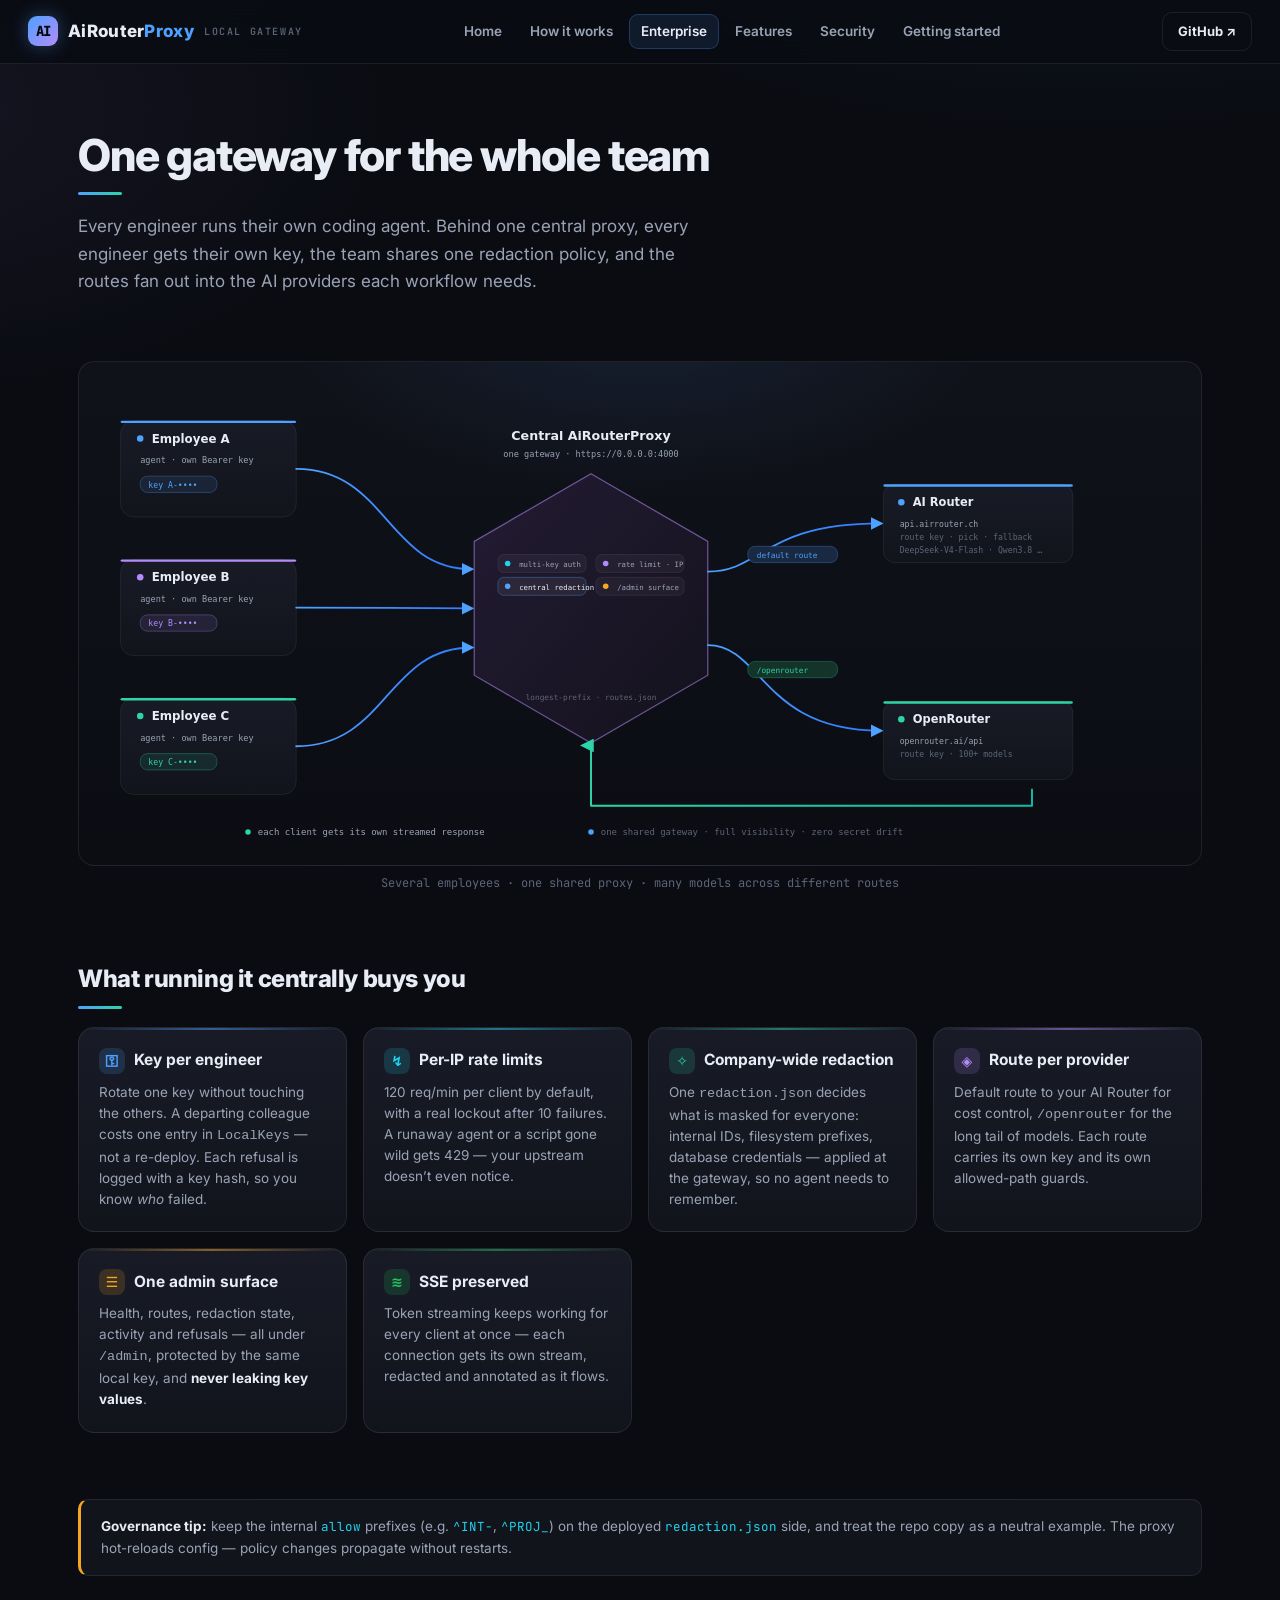
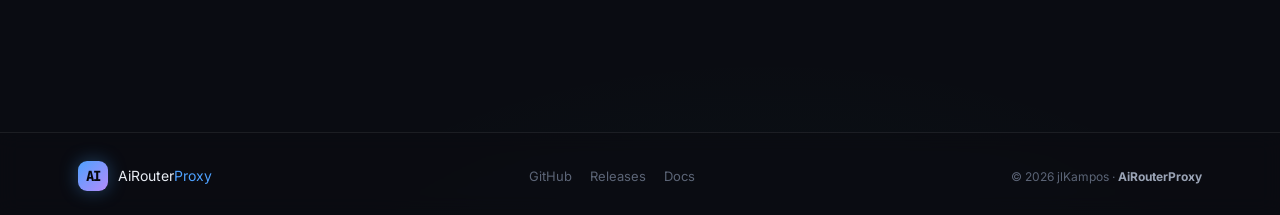
==== enterprise.html @ bb4db996 "Add AiRouterProxy Web site (GitHub Pages)" ====
<!doctype html>
<html lang="en">
<head>
<meta charset="utf-8">
<meta name="viewport" content="width=device-width, initial-scale=1">
<title>Enterprise — AiRouterProxy</title>
<meta name="description" content="AiRouterProxy as a central team gateway: per-employee keys, per-IP rate limits, company-wide redaction, multiple AI routes and full /admin visibility.">
<link rel="preconnect" href="https://fonts.googleapis.com">
<link rel="preconnect" href="https://fonts.gstatic.com" crossorigin>
<link href="https://fonts.googleapis.com/css2?family=Inter:wght@400;600;700;800&family=JetBrains+Mono:wght@400;600;800&display=swap" rel="stylesheet">
<link rel="stylesheet" href="assets/style.css">
<link rel="icon" href="data:image/svg+xml,<svg xmlns='http://www.w3.org/2000/svg' viewBox='0 0 100 100'><rect width='100' height='100' rx='24' fill='%234ea1ff'/><text x='50' y='68' font-size='52' text-anchor='middle' font-family='monospace' font-weight='bold' fill='%2306070b'>AI</text></svg>">
</head>
<body>

<header class="topbar">
  <a class="brand" href="index.html">
    <span class="logo">AI</span>
    <h1>AiRouter<span class="accent">Proxy</span></h1>
    <span class="tag">local gateway</span>
  </a>
  <nav class="main">
    <a href="index.html">Home</a>
    <a href="how-it-works.html">How it works</a>
    <a href="enterprise.html" class="active">Enterprise</a>
    <a href="features.html">Features</a>
    <a href="security.html">Security</a>
    <a href="getting-started.html">Getting started</a>
  </nav>
  <a class="btn gh" href="https://github.com/jlKampos/AiRouterProxy" target="_blank" rel="noopener">GitHub&nbsp;↗</a>
</header>

<main>
  <section class="sec">
    <h1 class="title" style="font-size:clamp(30px,5vw,44px)">One gateway for the whole team</h1>
    <div class="h2-rule"></div>
    <p class="sub">
      Every engineer runs their own coding agent. Behind one central proxy, every engineer gets
      their own key, the team shares one redaction policy, and the routes fan out into the AI
      providers each workflow needs.
    </p>
  </section>

  <section class="sec">
    <div class="diagram-frame reveal">
      <img src="assets/diagram-enterprise.svg" alt="Enterprise diagram: three employees through one central proxy into AI Router and OpenRouter" width="1320" height="560">
    </div>
    <div class="diagram-caption">Several employees · one shared proxy · many models across different routes</div>
  </section>

  <section class="sec">
    <h2 class="h2">What running it centrally buys you</h2>
    <div class="h2-rule"></div>
    <div class="grid">
      <div class="card c-blue reveal">
        <h3><span class="ico">⚿</span>Key per engineer</h3>
        <p>Rotate one key without touching the others. A departing colleague costs one entry in <code>LocalKeys</code> — not a re-deploy. Each refusal is logged with a key hash, so you know <i>who</i> failed.</p>
      </div>
      <div class="card c-cyan reveal">
        <h3><span class="ico">↯</span>Per-IP rate limits</h3>
        <p>120 req/min per client by default, with a real lockout after 10 failures. A runaway agent or a script gone wild gets 429 — your upstream doesn’t even notice.</p>
      </div>
      <div class="card c-teal reveal">
        <h3><span class="ico">✧</span>Company-wide redaction</h3>
        <p>One <code>redaction.json</code> decides what is masked for everyone: internal IDs, filesystem prefixes, database credentials — applied at the gateway, so no agent needs to remember.</p>
      </div>
      <div class="card c-purple reveal">
        <h3><span class="ico">◈</span>Route per provider</h3>
        <p>Default route to your AI Router for cost control, <code>/openrouter</code> for the long tail of models. Each route carries its own key and its own allowed-path guards.</p>
      </div>
      <div class="card c-amber reveal">
        <h3><span class="ico">☰</span>One admin surface</h3>
        <p>Health, routes, redaction state, activity and refusals — all under <code>/admin</code>, protected by the same local key, and <b style="color:var(--text)">never leaking key values</b>.</p>
      </div>
      <div class="card c-green reveal">
        <h3><span class="ico">≋</span>SSE preserved</h3>
        <p>Token streaming keeps working for every client at once — each connection gets its own stream, redacted and annotated as it flows.</p>
      </div>
    </div>
  </section>

  <section class="sec">
    <div class="note amber reveal">
      <b>Governance tip:</b> keep the internal <code>allow</code> prefixes (e.g. <code>^INT-</code>, <code>^PROJ_</code>) on the deployed <code>redaction.json</code> side, and treat the repo copy as a neutral example. The proxy hot-reloads config — policy changes propagate without restarts.
    </div>
  </section>
</main>

<footer>
  <div class="foot-inner">
    <div class="brand">
      <span class="logo">AI</span>
      <span>AiRouter<span style="color:var(--blue)">Proxy</span></span>
    </div>
    <div class="links">
      <a href="https://github.com/jlKampos/AiRouterProxy" target="_blank" rel="noopener">GitHub</a>
      <a href="https://github.com/jlKampos/AiRouterProxy/releases" target="_blank" rel="noopener">Releases</a>
      <a href="https://github.com/jlKampos/AiRouterProxy/blob/main/README.md" target="_blank" rel="noopener">Docs</a>
    </div>
    <div class="copy">© <span data-year>2025</span> jlKampos · <b>AiRouterProxy</b></div>
  </div>
</footer>

<script src="assets/app.js"></script>
</body>
</html>
---- assets/style.css ----
/* ============================================================
   AiRouterProxy.Web — local security gateway for AI coding agents
   Design language: dark, glassy, aurora accents (inspired by G10 Monitor)
   Zero dependencies: pure CSS. Optional app.js only adds reveal/scroll niceties.
   ============================================================ */

:root {
  --bg: #0a0c12;
  --bg-soft: #0e1016;
  --card: #12141c;
  --card-2: #181b26;
  --line: rgba(255, 255, 255, 0.08);
  --line-strong: rgba(255, 255, 255, 0.14);

  --text: #e8ecf4;
  --muted: #9aa3b5;
  --faint: #5c6577;

  --blue: #4ea1ff;
  --blue-2: #2e7bff;
  --teal: #2dd4a7;
  --teal-2: #14b8a6;
  --purple: #b48bfa;
  --cyan: #22d3ee;
  --amber: #f5a623;
  --green: #22c55e;
  --red: #ef4444;

  --radius: 16px;
  --radius-sm: 10px;
  --shadow: 0 20px 60px rgba(0, 0, 0, 0.45);
  --font: "Inter", "Segoe UI", system-ui, sans-serif;
  --mono: "JetBrains Mono", "Cascadia Mono", Consolas, "Courier New", monospace;
}

* { box-sizing: border-box; }
html { scroll-behavior: smooth; }
html, body { margin: 0; padding: 0; }

body {
  background:
    radial-gradient(1100px 520px at 85% -10%, rgba(78, 161, 255, 0.09), transparent 60%),
    radial-gradient(900px 520px at -8% 6%, rgba(180, 139, 250, 0.07), transparent 55%),
    radial-gradient(1000px 600px at 60% 110%, rgba(45, 212, 167, 0.05), transparent 58%),
    var(--bg);
  color: var(--text);
  font: 15px/1.6 var(--font);
  min-height: 100vh;
  -webkit-font-smoothing: antialiased;
}

/* ---------- top bar ---------- */
.topbar {
  position: sticky;
  top: 0;
  z-index: 30;
  display: flex;
  align-items: center;
  justify-content: space-between;
  gap: 14px;
  flex-wrap: wrap;
  padding: 12px 28px;
  background: rgba(10, 12, 18, 0.78);
  border-bottom: 1px solid var(--line);
  backdrop-filter: blur(14px);
  -webkit-backdrop-filter: blur(14px);
}
.brand { display: flex; align-items: center; gap: 10px; text-decoration: none; color: var(--text); }
.brand .logo {
  display: inline-flex; align-items: center; justify-content: center;
  width: 30px; height: 30px; border-radius: 9px;
  background: linear-gradient(135deg, var(--blue), var(--purple));
  color: #06070b; font: 800 14px var(--mono); letter-spacing: -0.5px;
  box-shadow: 0 0 18px rgba(78, 161, 255, 0.35);
}
.brand h1 { margin: 0; font-size: 17px; font-weight: 800; letter-spacing: 0.3px; }
.brand h1 .accent { color: var(--blue); }
.brand .tag { font: 600 10px var(--mono); color: var(--faint); letter-spacing: 1.6px; text-transform: uppercase; }

nav.main { display: flex; align-items: center; gap: 4px; flex-wrap: wrap; }
nav.main a {
  color: var(--muted); text-decoration: none;
  font-size: 13.5px; font-weight: 600;
  padding: 7px 12px; border-radius: 9px;
  transition: color 0.15s, background 0.15s;
}
nav.main a:hover { color: var(--text); background: rgba(255, 255, 255, 0.05); }
nav.main a.active { color: var(--text); background: rgba(78, 161, 255, 0.1); box-shadow: inset 0 0 0 1px rgba(78, 161, 255, 0.25); }

.btn {
  display: inline-flex; align-items: center; gap: 8px;
  padding: 8px 15px; border-radius: 10px;
  font-size: 13px; font-weight: 700; text-decoration: none;
  border: 1px solid var(--line);
  background: linear-gradient(180deg, #1e2337, #171b2c);
  color: var(--text);
  transition: border-color 0.15s, transform 0.1s, box-shadow 0.2s;
  white-space: nowrap;
}
.btn:hover { border-color: var(--blue); box-shadow: 0 0 20px rgba(78, 161, 255, 0.2); }
.btn:active { transform: scale(0.97); }
.btn.gh { background: transparent; }
.btn.primary {
  background: linear-gradient(135deg, var(--blue), var(--purple));
  border-color: transparent;
  color: #06070b;
}
.btn.primary:hover { box-shadow: 0 0 26px rgba(78, 161, 255, 0.45); border-color: transparent; }
.btn.ghost { background: transparent; }

/* ---------- layout ---------- */
main { max-width: 1180px; margin: 0 auto; padding: 40px 28px 90px; }
main.wide { max-width: 1280px; }

section.sec { margin: 66px 0; }
section.sec:first-of-type { margin-top: 28px; }

.wrap {
  background: linear-gradient(180deg, var(--card-2), var(--card));
  border: 1px solid var(--line);
  border-radius: var(--radius);
  padding: 30px;
  box-shadow: var(--shadow);
}

h1.title {
  margin: 0 0 14px;
  font-size: clamp(34px, 6vw, 58px);
  line-height: 1.06;
  font-weight: 800;
  letter-spacing: -1.2px;
}
h1.title .grad {
  background: linear-gradient(135deg, var(--blue) 0%, var(--cyan) 45%, var(--teal) 100%);
  -webkit-background-clip: text;
  background-clip: text;
  color: transparent;
}
h1.title .grad.purple { background: linear-gradient(135deg, var(--purple), var(--blue)); -webkit-background-clip: text; background-clip: text; }
p.sub {
  margin: 0;
  max-width: 640px;
  font-size: 17px;
  color: var(--muted);
}

h2.h2 {
  margin: 0 0 6px;
  font-size: 24px;
  font-weight: 800;
  letter-spacing: -0.4px;
}
.h2-rule { width: 44px; height: 3px; border-radius: 3px; background: linear-gradient(90deg, var(--blue), var(--teal)); margin: 8px 0 18px; }
.sec-head { margin-bottom: 26px; }
.sec-head p { margin: 0; color: var(--muted); max-width: 640px; }
.sec-head center { display: block; text-align: center; }
.sec-head .h2-rule { margin-left: auto; margin-right: auto; }

/* ---------- hero ---------- */
.hero { text-align: left; }
.hero-head { display: flex; flex-direction: column; gap: 18px; }
.hero .badges { display: flex; flex-wrap: wrap; gap: 10px; margin-top: 6px; }
.hero .cta { display: flex; flex-wrap: wrap; gap: 12px; margin-top: 26px; }

.badge {
  display: inline-flex; align-items: center; gap: 8px;
  padding: 5px 13px; border-radius: 999px;
  font-size: 11.5px; font-weight: 700; letter-spacing: 0.6px; text-transform: uppercase;
  border: 1px solid var(--line);
  background: rgba(255, 255, 255, 0.03);
  color: var(--muted);
}
.badge .dot { width: 8px; height: 8px; border-radius: 50%; background: var(--teal); box-shadow: 0 0 8px var(--teal); }
.badge.b-blue { color: var(--blue); border-color: rgba(78,161,255,.3); }
.badge.b-blue .dot { background: var(--blue); box-shadow: 0 0 8px var(--blue); }
.badge.b-purple { color: var(--purple); border-color: rgba(180,139,250,.3); }
.badge.b-purple .dot { background: var(--purple); box-shadow: 0 0 8px var(--purple); }
.badge.b-teal { color: var(--teal); border-color: rgba(45,212,167,.3); }
.badge.b-teal .dot { background: var(--teal); box-shadow: 0 0 8px var(--teal); }
.badge b { color: var(--text); }

.hero .panel { margin-top: 30px; }
.hero-facts {
  display: grid;
  grid-template-columns: repeat(auto-fit, minmax(190px, 1fr));
  gap: 12px;
  margin-top: 30px;
}
.fact {
  background: linear-gradient(180deg, var(--card-2), var(--card));
  border: 1px solid var(--line);
  border-radius: var(--radius-sm);
  padding: 14px 16px;
}
.fact .k { font: 800 22px var(--mono); color: var(--text); }
.fact .k em { color: var(--blue); font-style: normal; }
.fact .v { margin-top: 3px; font-size: 12px; color: var(--muted); }

/* ---------- grid / cards ---------- */
.grid {
  display: grid;
  grid-template-columns: repeat(auto-fit, minmax(250px, 1fr));
  gap: 16px;
}
.grid.g3 { grid-template-columns: repeat(auto-fit, minmax(240px, 1fr)); }

.card {
  position: relative;
  background: linear-gradient(180deg, var(--card-2), var(--card));
  border: 1px solid var(--line);
  border-radius: var(--radius);
  padding: 20px 20px 22px;
  min-width: 0;
  overflow: hidden;
  transition: transform 0.16s ease, border-color 0.2s, box-shadow 0.25s;
}
.card:hover {
  transform: translateY(-2px);
  border-color: color-mix(in srgb, var(--c, var(--blue)) 55%, transparent);
  box-shadow: 0 14px 40px rgba(0, 0, 0, 0.4);
}
.card::before {
  content: "";
  position: absolute; inset: 0 0 auto 0; height: 2px;
  background: linear-gradient(90deg, transparent, var(--c, var(--blue)), transparent);
  opacity: 0.5;
}
.card h3 { margin: 0 0 8px; font-size: 15.5px; font-weight: 700; display: flex; align-items: center; gap: 9px; }
.card h3 .ico {
  flex: 0 0 auto; width: 26px; height: 26px; border-radius: 8px;
  display: inline-flex; align-items: center; justify-content: center;
  background: color-mix(in srgb, var(--c, var(--blue)) 16%, transparent);
  color: var(--c, var(--blue));
  font-size: 14px; font-weight: 800;
}
.card p { margin: 0; color: var(--muted); font-size: 13.5px; line-height: 1.55; }
.card .mono { font-family: var(--mono); font-size: 12px; color: var(--faint); }

/* accent colors per card */
.c-blue { --c: var(--blue); }
.c-teal { --c: var(--teal); }
.c-purple { --c: var(--purple); }
.c-cyan { --c: var(--cyan); }
.c-amber { --c: var(--amber); }
.c-green { --c: var(--green); }
.c-red { --c: var(--red); }

/* ---------- code blocks ---------- */
.code {
  background: #0b0d13;
  border: 1px solid var(--line);
  border-radius: var(--radius-sm);
  padding: 16px 18px;
  font: 13px/1.7 var(--mono);
  overflow-x: auto;
}
.code .c { color: var(--faint); }
.code .cmt { color: var(--faint); font-style: italic; }
.code .b { color: var(--blue); }
.code .g { color: var(--teal); }
.code .p { color: var(--purple); }
.code .a { color: var(--amber); }
.code pre { margin: 0; }
.code.with-title { border-radius: var(--radius-sm); }
.code .title { font-size: 11px; font-weight: 700; letter-spacing: 1px; text-transform: uppercase; color: var(--faint); margin-bottom: 10px; }

/* ---------- diagram frame ---------- */
.diagram-frame {
  background:
    radial-gradient(600px 300px at 50% -10%, rgba(78, 161, 255, 0.10), transparent 60%),
    linear-gradient(180deg, #10121a, #0b0d13);
  border: 1px solid var(--line);
  border-radius: var(--radius);
  padding: 26px 22px 20px;
  overflow-x: auto;
}
/* Diagrams scale fluidly (preserveAspectRatio="xMidYMid meet"), never clipped.
   overflow-x:auto stays only as an extreme fallback. */
.diagram-frame svg,
.diagram-frame img { width: 100%; height: auto; display: block; min-width: 0; }
.diagram-caption {
  margin-top: 8px; text-align: center;
  font-size: 12px; color: var(--faint); font-family: var(--mono);
}

/* ---------- steps ---------- */
.steps { counter-reset: step; display: grid; gap: 14px; }
.step {
  display: flex; gap: 16px;
  background: linear-gradient(180deg, var(--card-2), var(--card));
  border: 1px solid var(--line);
  border-radius: var(--radius-sm);
  padding: 18px 20px;
}
.step .n {
  counter-increment: step;
  flex: 0 0 auto;
  width: 34px; height: 34px; border-radius: 10px;
  display: inline-flex; align-items: center; justify-content: center;
  font: 800 15px var(--mono);
  color: #06070b;
  background: linear-gradient(135deg, var(--blue), var(--teal));
  box-shadow: 0 0 16px rgba(78, 161, 255, 0.3);
}
.step .n::before { content: counter(step); }
.step h4 { margin: 0 0 4px; font-size: 15px; font-weight: 700; }
.step p { margin: 0; color: var(--muted); font-size: 13.5px; }
.step code { font-family: var(--mono); font-size: 12px; color: var(--cyan); background: rgba(34,211,238,.08); padding: 1px 6px; border-radius: 6px; }

/* ---------- chips / pills ---------- */
.chips { display: flex; flex-wrap: wrap; gap: 8px; margin-top: 10px; }
.chip {
  display: inline-flex; align-items: center; gap: 7px;
  padding: 6px 12px; border-radius: 999px;
  font-size: 12px; font-weight: 600;
  background: rgba(255, 255, 255, 0.035);
  border: 1px solid var(--line);
  color: var(--muted);
}
.chip .d { width: 7px; height: 7px; border-radius: 50%; background: var(--c, var(--blue)); }
.chip code { font-family: var(--mono); color: var(--text); }

/* ---------- two-col ---------- */
.cols { display: grid; grid-template-columns: 1fr 1fr; gap: 22px; align-items: start; }
@media (max-width: 900px) { .cols { grid-template-columns: 1fr; } }

/* ---------- table ---------- */
.tbl-wrap { overflow-x: auto; border: 1px solid var(--line); border-radius: var(--radius-sm); }
table { width: 100%; border-collapse: collapse; font-size: 13.5px; min-width: 620px; }
thead th {
  text-align: left; padding: 10px 16px;
  font-size: 10.5px; text-transform: uppercase; letter-spacing: 0.8px;
  color: var(--faint); background: var(--card-2);
  border-bottom: 1px solid var(--line);
}
tbody td { padding: 9px 16px; border-bottom: 1px solid rgba(255,255,255,0.05); color: var(--muted); }
tbody tr:last-child td { border-bottom: none; }
tbody td code, tbody td .mono { font-family: var(--mono); font-size: 12px; color: var(--text); }
tbody tr:hover td { background: rgba(255,255,255,0.02); }

/* ---------- callout ---------- */
.note {
  border: 1px solid var(--line);
  border-left: 3px solid var(--blue);
  border-radius: var(--radius-sm);
  background: var(--card);
  padding: 16px 20px;
  color: var(--muted);
  font-size: 13.5px;
}
.note.amber { border-left-color: var(--amber); }
.note.teal { border-left-color: var(--teal); }
.note b { color: var(--text); }
.note code { font-family: var(--mono); font-size: 12.5px; color: var(--cyan); }

/* ---------- footer ---------- */
footer {
  border-top: 1px solid var(--line);
  background: rgba(10, 12, 18, 0.7);
  backdrop-filter: blur(10px);
}
.foot-inner {
  max-width: 1180px; margin: 0 auto;
  padding: 28px;
  display: flex; flex-wrap: wrap; gap: 20px; justify-content: space-between; align-items: center;
}
footer .brand { font-size: 14px; }
footer .links { display: flex; gap: 18px; flex-wrap: wrap; }
footer .links a { color: var(--faint); text-decoration: none; font-size: 13px; transition: color 0.15s; }
footer .links a:hover { color: var(--blue); }
footer .copy { font-size: 12px; color: var(--faint); }
footer .copy b { color: var(--muted); }

/* ---------- reveal animation (optional JS) ---------- */
.reveal { opacity: 0; transform: translateY(14px); transition: opacity 0.6s ease, transform 0.6s ease; }
.reveal.in { opacity: 1; transform: none; }

@media (prefers-reduced-motion: reduce) {
  html { scroll-behavior: auto; }
  .reveal { opacity: 1; transform: none; transition: none; }
}

/* ---------- responsive ---------- */
@media (max-width: 860px) {
  .topbar { padding: 10px 16px; }
  nav.main { order: 3; width: 100%; justify-content: flex-start; overflow-x: auto; }
  main { padding: 28px 16px 70px; }
  .wrap { padding: 20px 18px; }
  .diagram-frame { padding: 16px 10px 12px; }
}
@media (max-width: 560px) {
  h1.title { font-size: 32px; }
  .hero .cta .btn { flex: 1 1 100%; justify-content: center; }
}
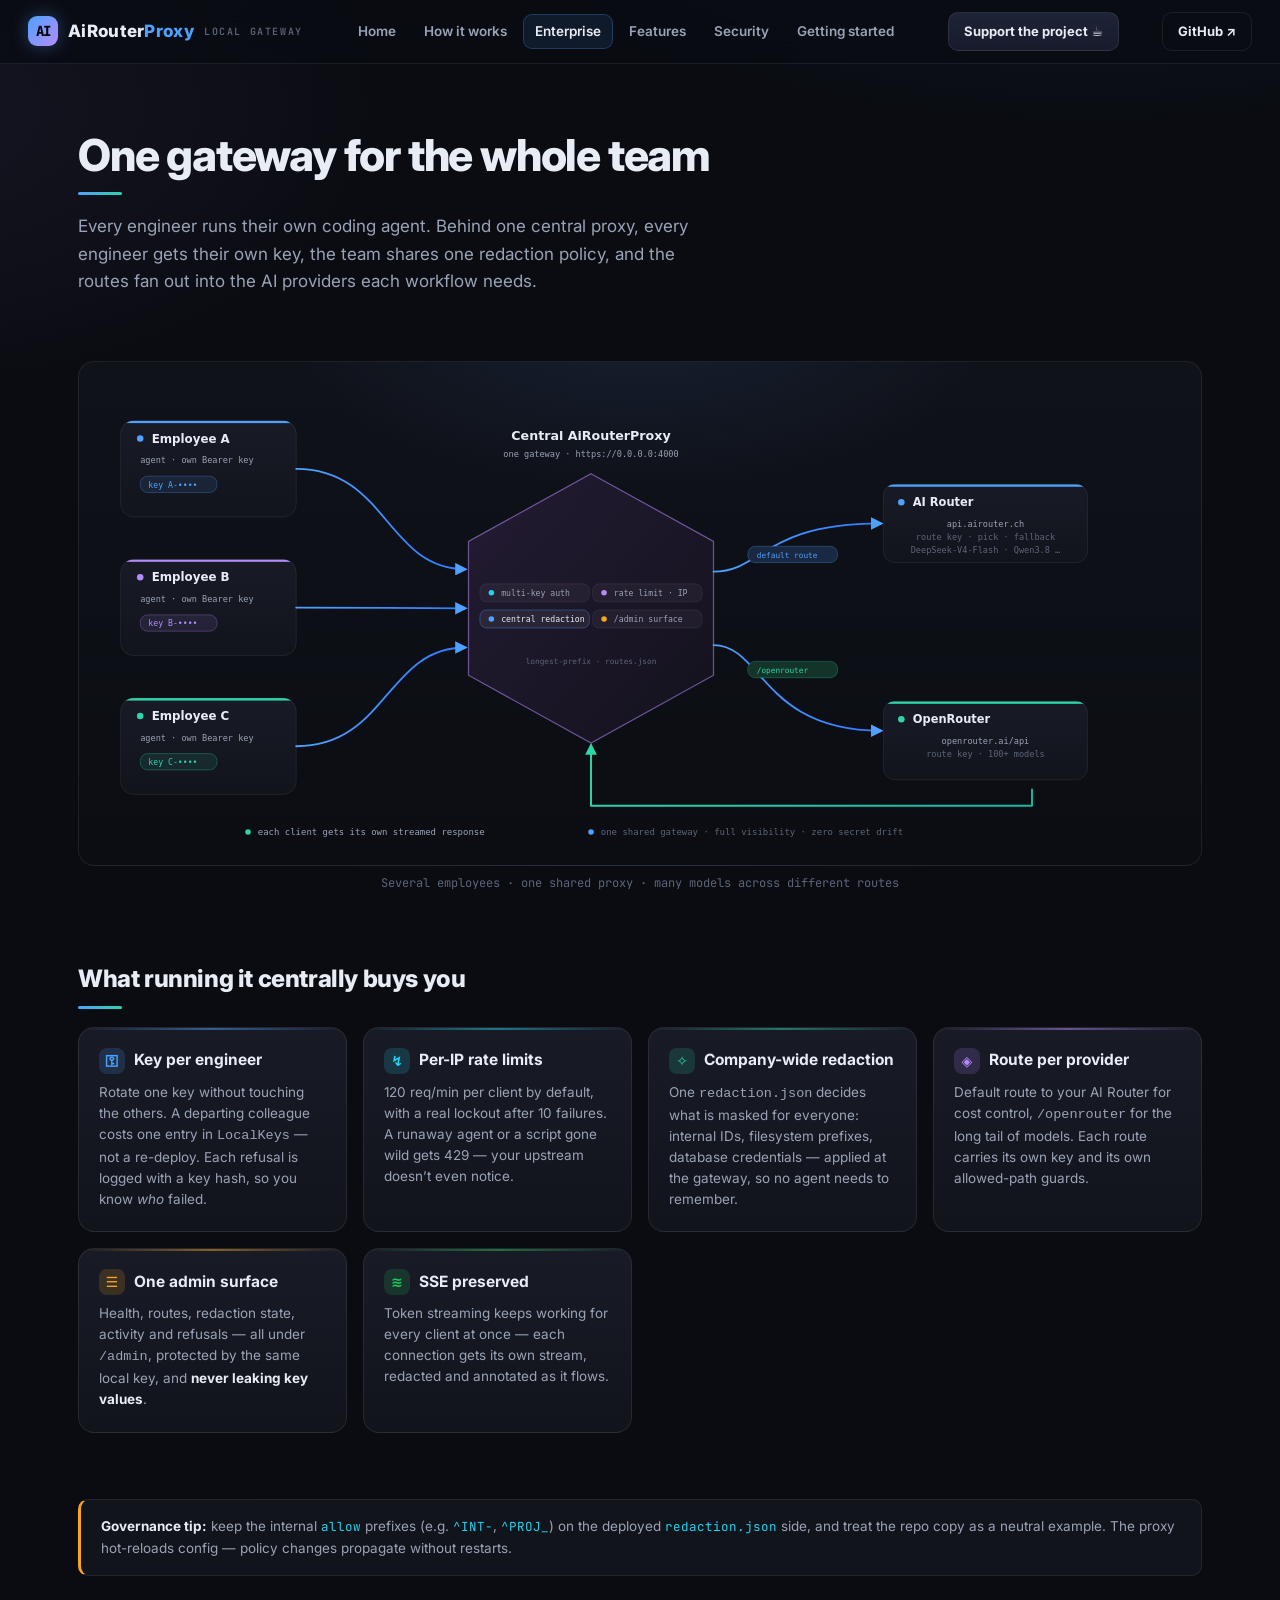
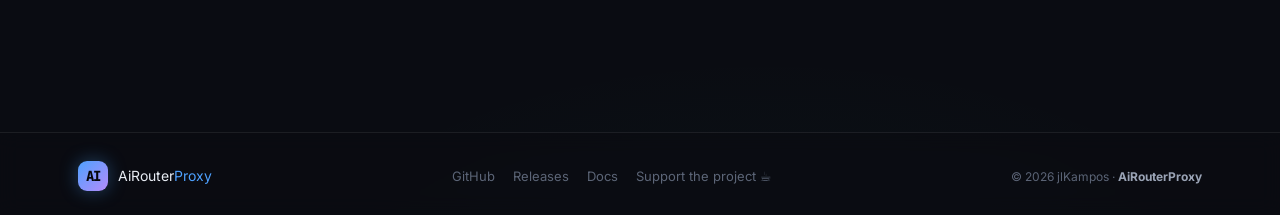
==== commit f8d2d2c6: "..." ====
--- a/enterprise.html
+++ b/enterprise.html
@@ -27,6 +27,7 @@
     <a href="security.html">Security</a>
     <a href="getting-started.html">Getting started</a>
   </nav>
+  <a class="btn" href="https://buymeacoffee.com/jlkampos" target="_blank" rel="noopener">Support the project&nbsp;☕</a>
   <a class="btn gh" href="https://github.com/jlKampos/AiRouterProxy" target="_blank" rel="noopener">GitHub&nbsp;↗</a>
 </header>
 
@@ -96,6 +97,7 @@
       <a href="https://github.com/jlKampos/AiRouterProxy" target="_blank" rel="noopener">GitHub</a>
       <a href="https://github.com/jlKampos/AiRouterProxy/releases" target="_blank" rel="noopener">Releases</a>
       <a href="https://github.com/jlKampos/AiRouterProxy/blob/main/README.md" target="_blank" rel="noopener">Docs</a>
+      <a href="https://buymeacoffee.com/jlkampos" target="_blank" rel="noopener">Support the project&nbsp;☕</a>
     </div>
     <div class="copy">© <span data-year>2025</span> jlKampos · <b>AiRouterProxy</b></div>
   </div>
--- a/assets/style.css
+++ b/assets/style.css
@@ -254,13 +254,13 @@
   font: 13px/1.7 var(--mono);
   overflow-x: auto;
 }
+.code pre { margin: 0; min-width: 0; }
 .code .c { color: var(--faint); }
 .code .cmt { color: var(--faint); font-style: italic; }
 .code .b { color: var(--blue); }
 .code .g { color: var(--teal); }
 .code .p { color: var(--purple); }
 .code .a { color: var(--amber); }
-.code pre { margin: 0; }
 .code.with-title { border-radius: var(--radius-sm); }
 .code .title { font-size: 11px; font-weight: 700; letter-spacing: 1px; text-transform: uppercase; color: var(--faint); margin-bottom: 10px; }
 
@@ -284,7 +284,7 @@
 }
 
 /* ---------- steps ---------- */
-.steps { counter-reset: step; display: grid; gap: 14px; }
+.steps { counter-reset: step; display: grid; gap: 14px; grid-template-columns: minmax(0, 1fr); }
 .step {
   display: flex; gap: 16px;
   background: linear-gradient(180deg, var(--card-2), var(--card));
@@ -303,6 +303,7 @@
   box-shadow: 0 0 16px rgba(78, 161, 255, 0.3);
 }
 .step .n::before { content: counter(step); }
+.step > div { min-width: 0; }
 .step h4 { margin: 0 0 4px; font-size: 15px; font-weight: 700; }
 .step p { margin: 0; color: var(--muted); font-size: 13.5px; }
 .step code { font-family: var(--mono); font-size: 12px; color: var(--cyan); background: rgba(34,211,238,.08); padding: 1px 6px; border-radius: 6px; }
@@ -321,7 +322,8 @@
 .chip code { font-family: var(--mono); color: var(--text); }
 
 /* ---------- two-col ---------- */
-.cols { display: grid; grid-template-columns: 1fr 1fr; gap: 22px; align-items: start; }
+.cols { display: grid; grid-template-columns: minmax(0, 1fr) minmax(0, 1fr); gap: 22px; align-items: start; }
+.cols .wrap { min-width: 0; }
 @media (max-width: 900px) { .cols { grid-template-columns: 1fr; } }
 
 /* ---------- table ---------- */
@@ -391,4 +393,8 @@
 @media (max-width: 560px) {
   h1.title { font-size: 32px; }
   .hero .cta .btn { flex: 1 1 100%; justify-content: center; }
-}
+  nav.main a { padding: 7px 9px; font-size: 12.5px; }
+  .step { padding: 16px 14px; gap: 12px; }
+  .code { font-size: 11.5px; padding: 12px 14px; }
+  .cols { gap: 16px; }
+}
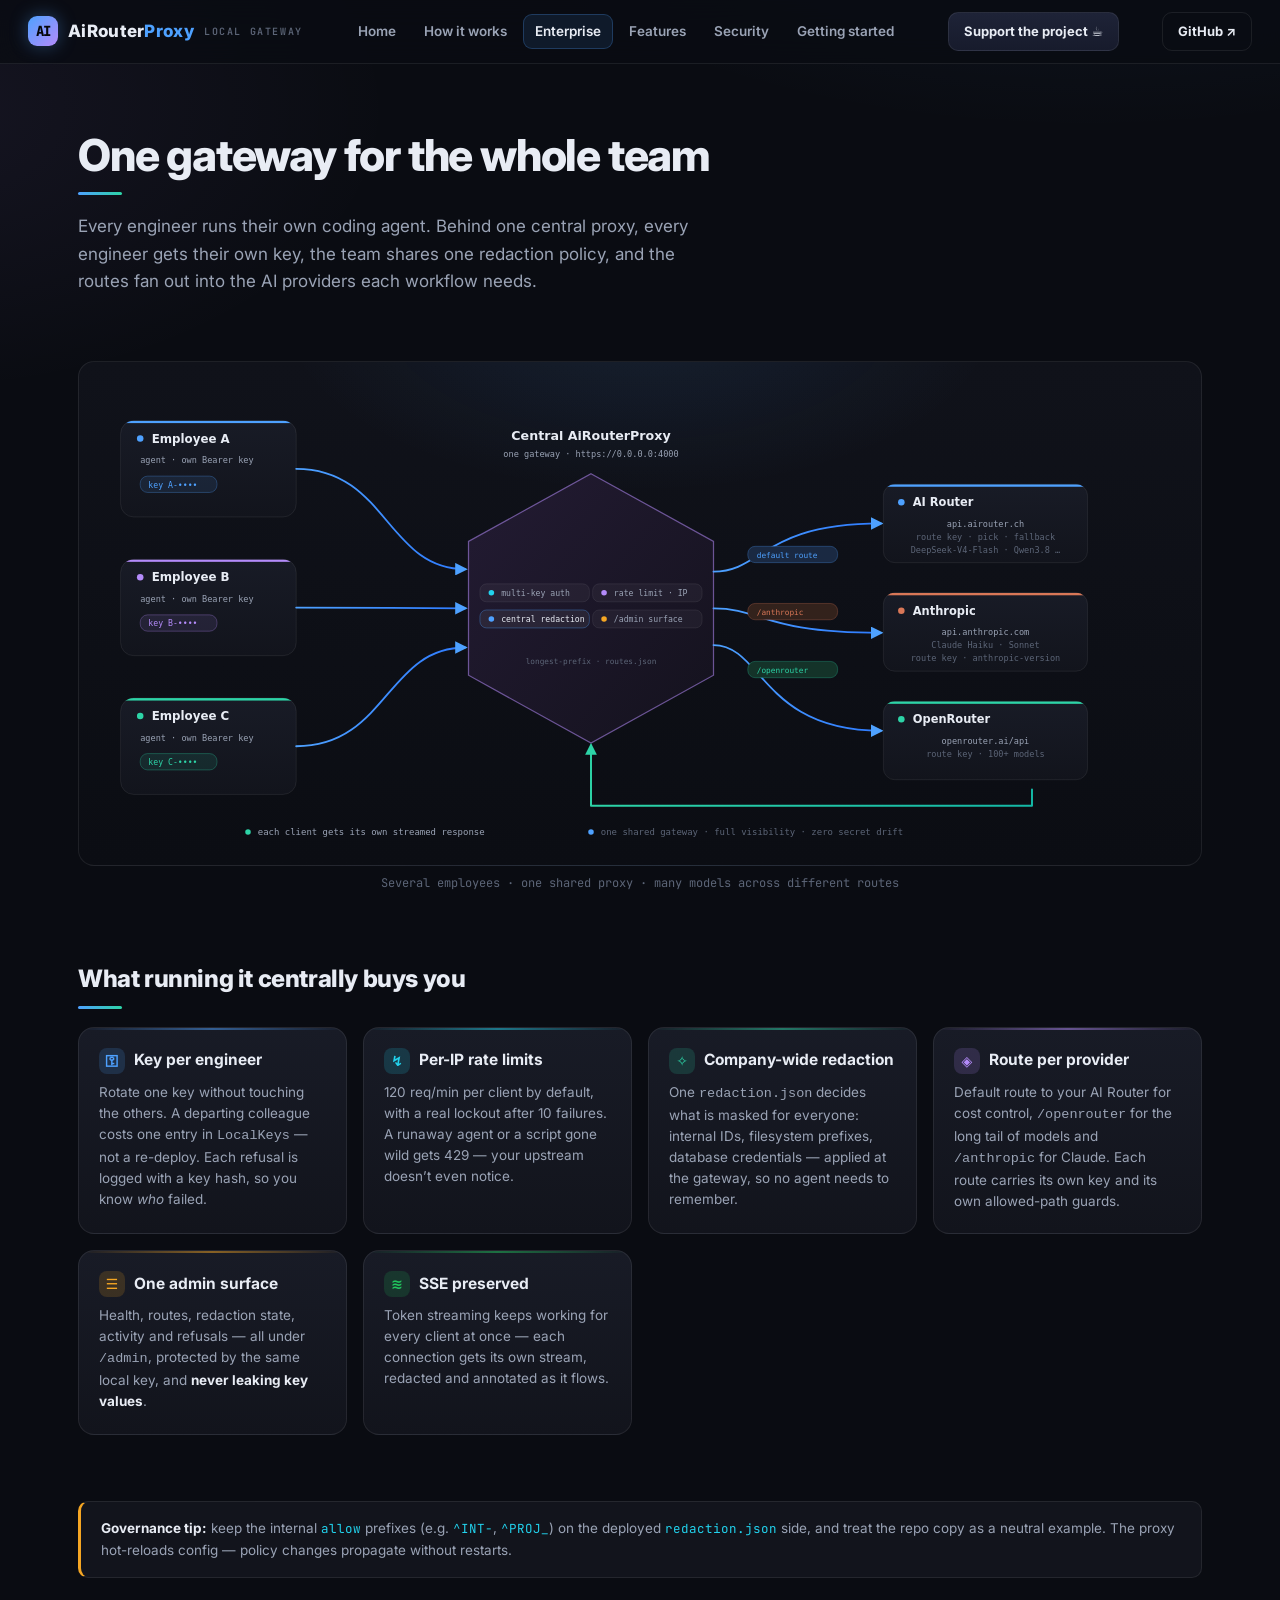
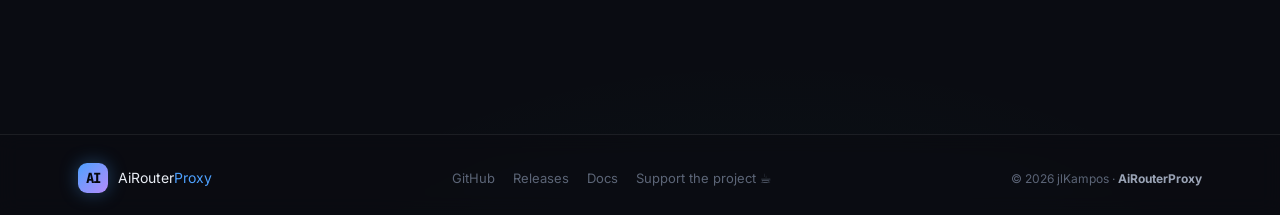
==== commit 42b48ade: "..." ====
--- a/enterprise.html
+++ b/enterprise.html
@@ -44,7 +44,7 @@
 
   <section class="sec">
     <div class="diagram-frame reveal">
-      <img src="assets/diagram-enterprise.svg" alt="Enterprise diagram: three employees through one central proxy into AI Router and OpenRouter" width="1320" height="560">
+      <img src="assets/diagram-enterprise.svg" alt="Enterprise diagram: three employees through one central proxy into AI Router, OpenRouter and Anthropic" width="1320" height="560">
     </div>
     <div class="diagram-caption">Several employees · one shared proxy · many models across different routes</div>
   </section>
@@ -67,7 +67,7 @@
       </div>
       <div class="card c-purple reveal">
         <h3><span class="ico">◈</span>Route per provider</h3>
-        <p>Default route to your AI Router for cost control, <code>/openrouter</code> for the long tail of models. Each route carries its own key and its own allowed-path guards.</p>
+        <p>Default route to your AI Router for cost control, <code>/openrouter</code> for the long tail of models and <code>/anthropic</code> for Claude. Each route carries its own key and its own allowed-path guards.</p>
       </div>
       <div class="card c-amber reveal">
         <h3><span class="ico">☰</span>One admin surface</h3>
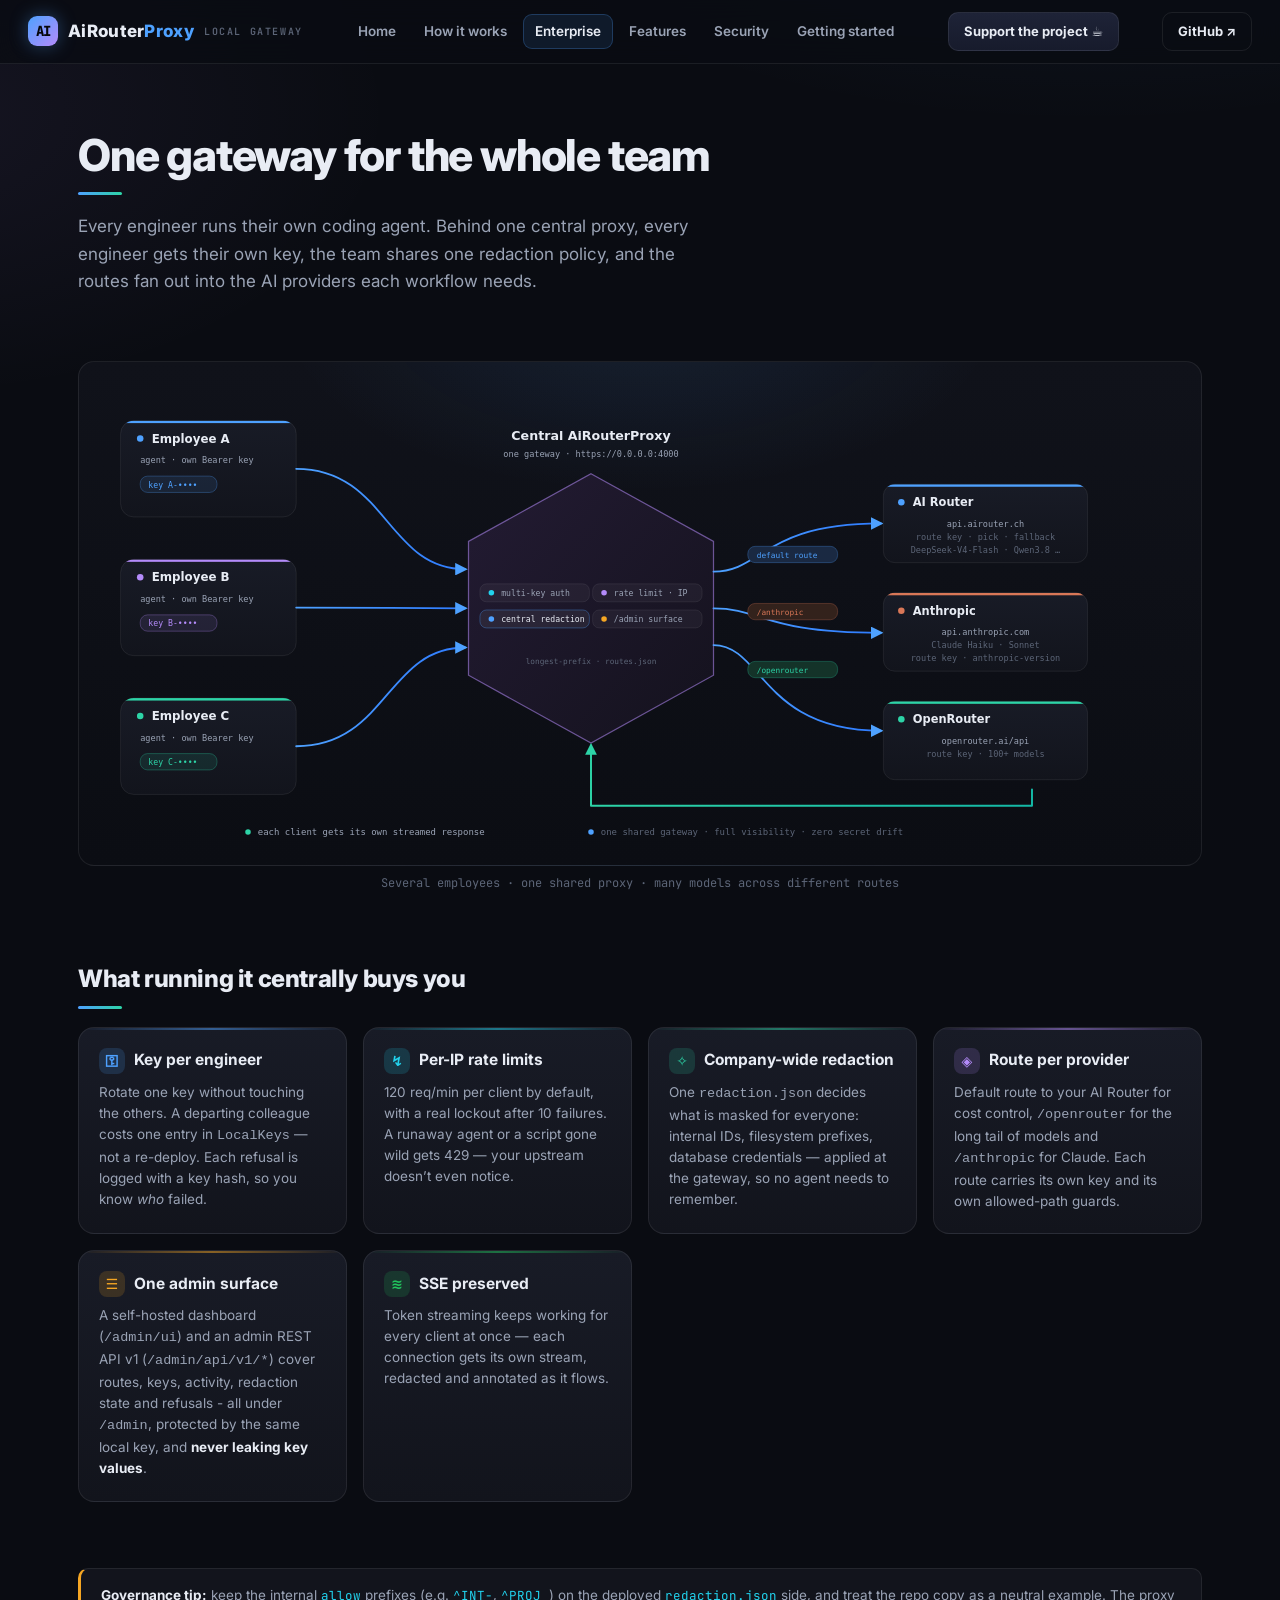
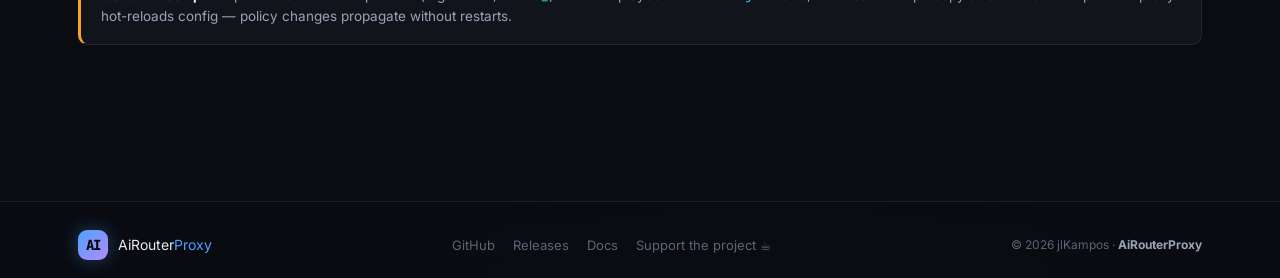
==== commit c9511053: "v2.6.0" ====
--- a/enterprise.html
+++ b/enterprise.html
@@ -71,7 +71,7 @@
       </div>
       <div class="card c-amber reveal">
         <h3><span class="ico">☰</span>One admin surface</h3>
-        <p>Health, routes, redaction state, activity and refusals — all under <code>/admin</code>, protected by the same local key, and <b style="color:var(--text)">never leaking key values</b>.</p>
+        <p>A self-hosted dashboard (<code>/admin/ui</code>) and an admin REST API v1 (<code>/admin/api/v1/*</code>) cover routes, keys, activity, redaction state and refusals - all under <code>/admin</code>, protected by the same local key, and <b style="color:var(--text)">never leaking key values</b>.</p>
       </div>
       <div class="card c-green reveal">
         <h3><span class="ico">≋</span>SSE preserved</h3>
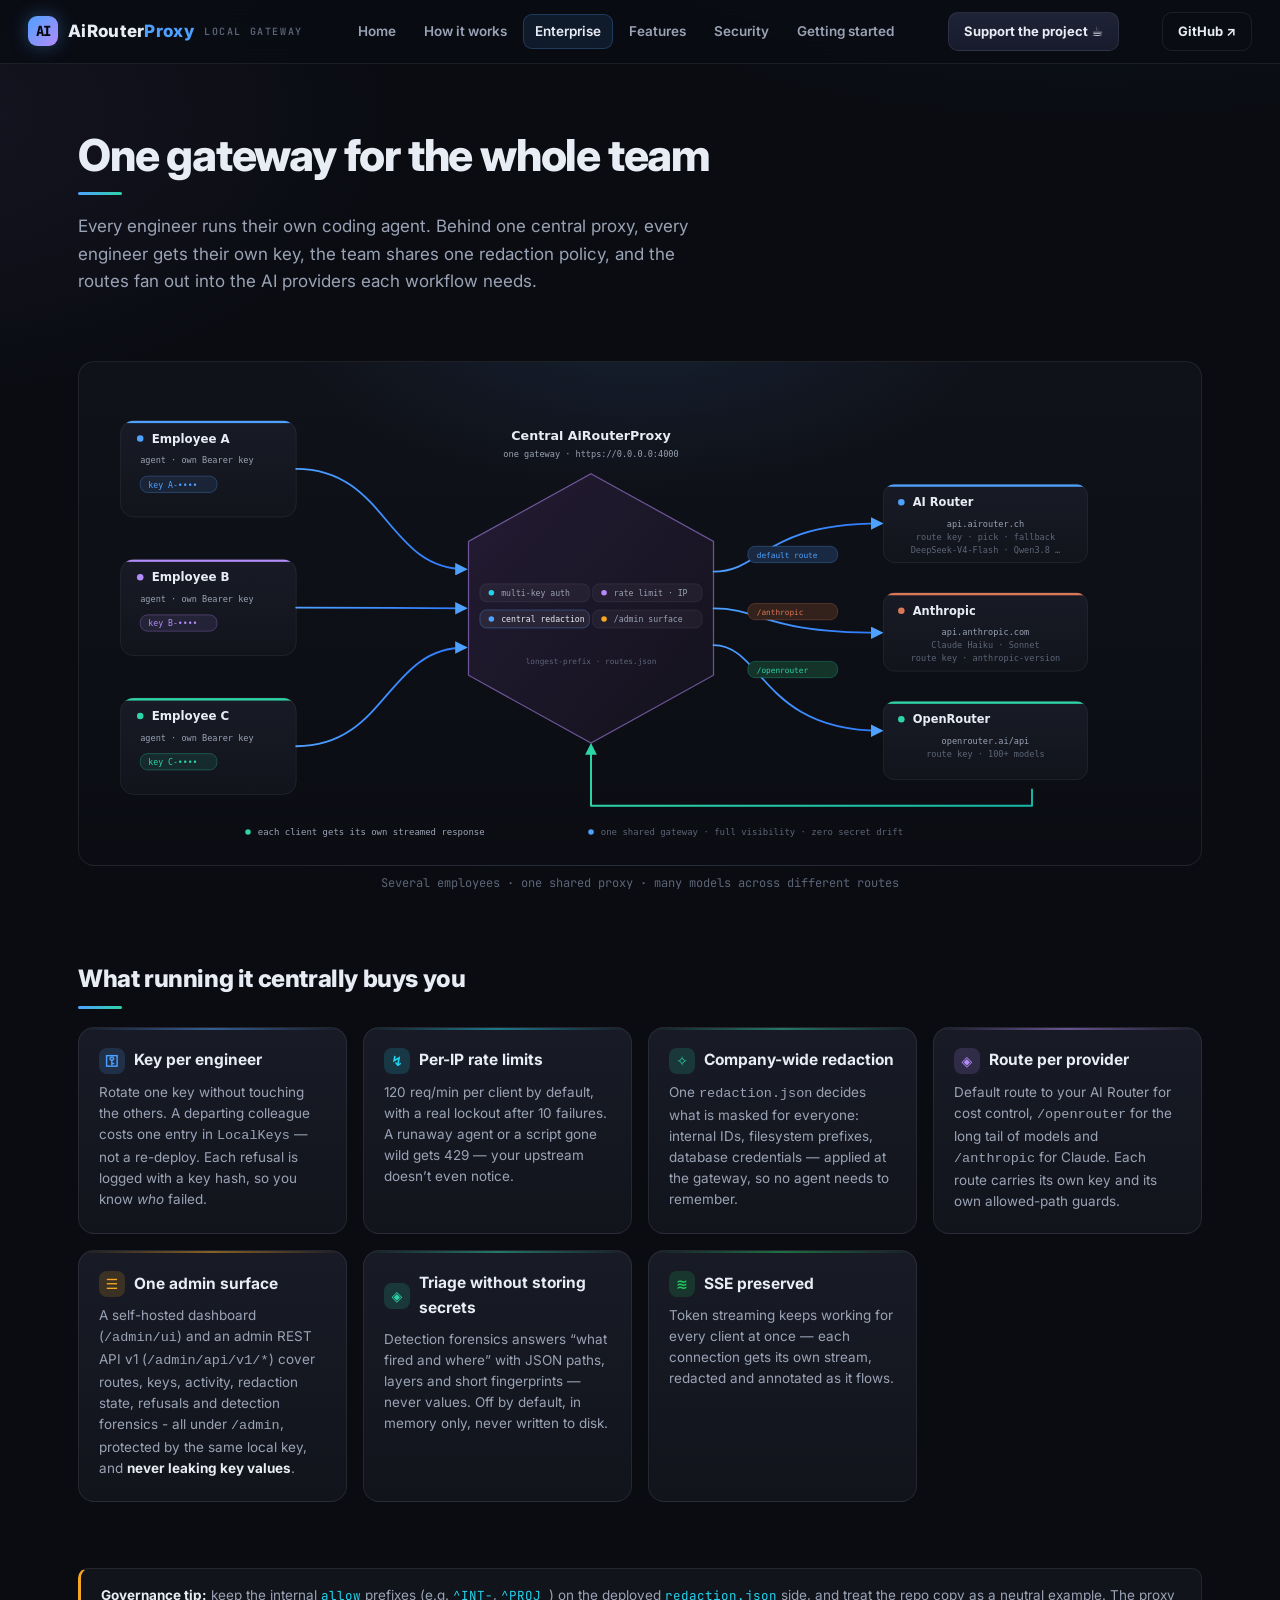
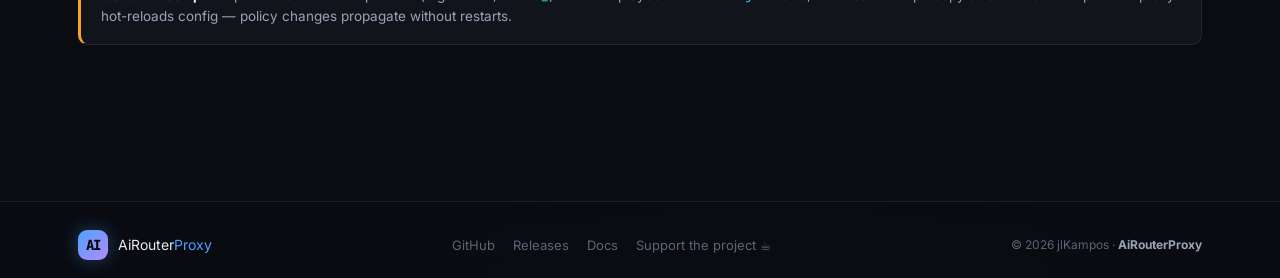
==== commit 412caf12: "v2.7.0" ====
--- a/enterprise.html
+++ b/enterprise.html
@@ -71,7 +71,11 @@
       </div>
       <div class="card c-amber reveal">
         <h3><span class="ico">☰</span>One admin surface</h3>
-        <p>A self-hosted dashboard (<code>/admin/ui</code>) and an admin REST API v1 (<code>/admin/api/v1/*</code>) cover routes, keys, activity, redaction state and refusals - all under <code>/admin</code>, protected by the same local key, and <b style="color:var(--text)">never leaking key values</b>.</p>
+        <p>A self-hosted dashboard (<code>/admin/ui</code>) and an admin REST API v1 (<code>/admin/api/v1/*</code>) cover routes, keys, activity, redaction state, refusals and detection forensics - all under <code>/admin</code>, protected by the same local key, and <b style="color:var(--text)">never leaking key values</b>.</p>
+      </div>
+      <div class="card c-teal reveal">
+        <h3><span class="ico">◈</span>Triage without storing secrets</h3>
+        <p>Detection forensics answers “what fired and where” with JSON paths, layers and short fingerprints — never values. Off by default, in memory only, never written to disk.</p>
       </div>
       <div class="card c-green reveal">
         <h3><span class="ico">≋</span>SSE preserved</h3>
